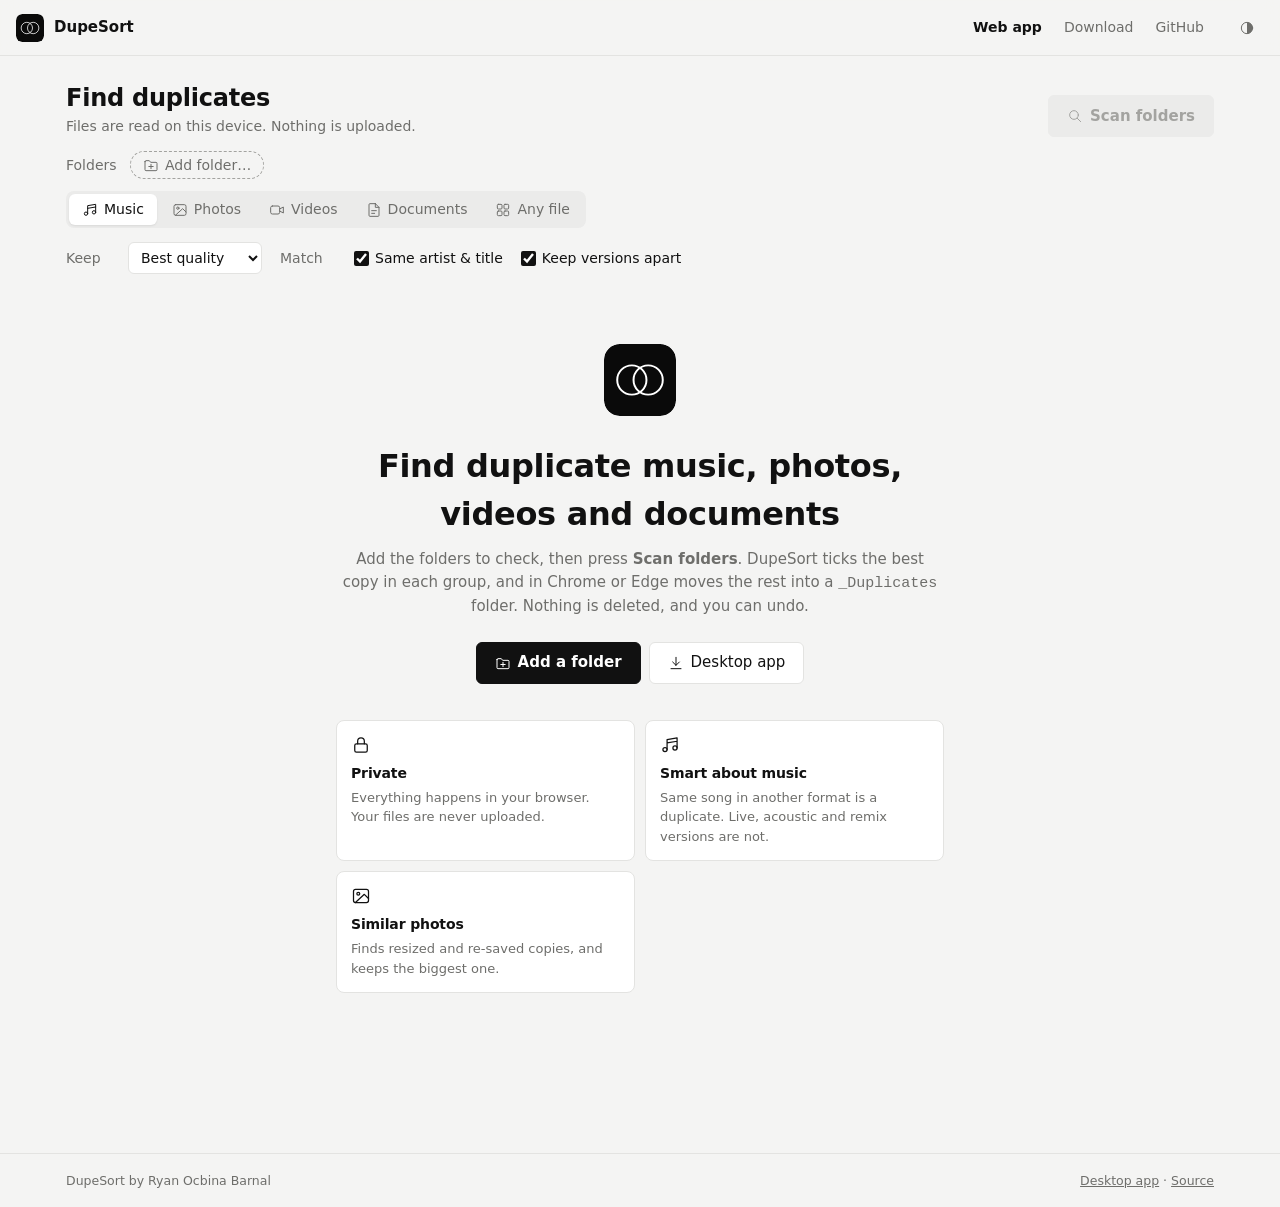
==== web/index.html @ 65c84617 "DupeSort web app and download page for dupesort.ryanbarnal.com - web/: a browser version that finds " ====
<!doctype html>
<html lang="en">
<head>
  <meta charset="utf-8">
  <meta name="viewport" content="width=device-width, initial-scale=1">
  <title>DupeSort · Find duplicate files in your browser</title>
  <meta name="description" content="Find duplicate music, photos, videos and documents right in your browser. Live, acoustic and remix versions stay apart. Files never leave your device.">
  <meta name="theme-color" content="#0a0a0a">
  <link rel="icon" href="logo.svg" type="image/svg+xml">
  <link rel="apple-touch-icon" href="icon-512.png">
  <link rel="stylesheet" href="css/style.css">
  <script>try{var t=localStorage.getItem('dupesort-theme');if(t&&t!=='auto')document.documentElement.dataset.theme=t}catch(e){}</script>
</head>
<body>
  <header class="topbar">
    <a class="brand" href="./"><img src="logo.svg" alt="">DupeSort</a>
    <nav class="nav">
      <a href="./" aria-current="page">Web app</a>
      <a href="download.html">Download</a>
      <a class="hide-sm" href="https://github.com/ryanbarnal/dupesort">GitHub</a>
    </nav>
    <button class="icon-btn" id="theme" type="button"></button>
  </header>

  <main>
    <div class="page-head">
      <div class="grow">
        <h1 id="title">Find duplicates</h1>
        <p class="muted">Files are read on this device. Nothing is uploaded.</p>
      </div>
      <button class="btn primary lg" id="scan" type="button" disabled><i data-icon="scan"></i>Scan folders</button>
    </div>

    <div class="row" style="align-items:flex-start;margin-bottom:12px">
      <span class="field-label" style="padding-top:4px">Folders</span>
      <div class="chips" id="chips">
        <button class="chip add" id="add" type="button"><i data-icon="folder-plus"></i>Add folder…</button>
      </div>
    </div>

    <div class="segments" id="categories" role="group" aria-label="What to look for"></div>

    <div class="options" id="options"></div>

    <div class="notice" id="readonly" hidden>
      <i data-icon="info"></i>
      <p>This browser can read folders but not change them, so DupeSort shows what it finds and
        lets you save a report. To <strong>move duplicates</strong> into a <code>_Duplicates</code> folder, use
        Chrome or Edge on a computer, or the <a href="download.html">desktop app</a>.</p>
    </div>

    <div class="progress" id="progress" hidden>
      <div class="bar"><i></i></div>
      <span class="text"></span>
      <button class="btn ghost" id="cancel" type="button"><i data-icon="close"></i>Cancel</button>
    </div>

    <section class="hero" id="hero" style="margin-top:0">
      <img src="logo.svg" alt="">
      <h2>Find duplicate music, photos, videos and documents</h2>
      <p>Add the folders to check, then press <b>Scan folders</b>. DupeSort ticks the best copy in each
        group, and in Chrome or Edge moves the rest into a <code>_Duplicates</code> folder. Nothing is
        deleted, and you can undo.</p>
      <div class="row">
        <button class="btn primary lg" id="hero-add" type="button"><i data-icon="folder-plus"></i>Add a folder</button>
        <a class="btn lg" href="download.html"><i data-icon="download"></i>Desktop app</a>
      </div>
      <div class="points">
        <div class="point"><i data-icon="lock"></i><h3>Private</h3><p>Everything happens in your browser. Your files are never uploaded.</p></div>
        <div class="point"><i data-icon="music"></i><h3>Smart about music</h3><p>Same song in another format is a duplicate. Live, acoustic and remix versions are not.</p></div>
        <div class="point"><i data-icon="photos"></i><h3>Similar photos</h3><p>Finds resized and re-saved copies, and keeps the biggest one.</p></div>
      </div>
    </section>

    <div id="results" hidden>
      <div class="summary-line" id="summary"></div>
      <div id="groups"></div>
      <div class="more" id="more" hidden><button class="btn" type="button">Show more groups</button></div>
    </div>
  </main>

  <div class="actionbar" id="actionbar" hidden>
    <div class="inner">
      <span class="grow" id="bar-text"></span>
      <button class="btn" id="report" type="button"><i data-icon="report"></i>Save report</button>
      <button class="btn primary" id="move" type="button"><i data-icon="move"></i>Move duplicates to _Duplicates</button>
    </div>
  </div>

  <div class="toast" id="toast" hidden role="status"><span></span><button class="btn" type="button" id="undo"><i data-icon="undo"></i>Undo</button></div>

  <footer>
    <div class="inner">
      <span>DupeSort by Ryan Ocbina Barnal</span>
      <span><a href="download.html">Desktop app</a> · <a href="https://github.com/ryanbarnal/dupesort">Source</a></span>
    </div>
  </footer>

  <script type="module" src="js/app.js"></script>
</body>
</html>
---- web/css/style.css ----
/* DupeSort web · created by Ryan Ocbina Barnal
   Same quiet monochrome system as the desktop app, Tala PDF and Pulsewave. */

:root {
  --bg: #f4f4f3;
  --surface: #ffffff;
  --surface-2: #fafaf9;
  --line: #e3e3e1;
  --fg: #111111;
  --muted: #6e6e6b;
  --faint: #a3a3a0;
  --hover: #f0f0ef;
  --soft: #ebebea;
  --accent: #111111;
  --on-accent: #ffffff;
  --warn: #b45309;
  --ok: #15803d;
  --shadow: 0 1px 2px rgb(0 0 0 / 0.05), 0 10px 30px rgb(0 0 0 / 0.08);
  --ui: 'Inter', system-ui, -apple-system, 'Segoe UI', Roboto, 'Helvetica Neue', Arial, sans-serif;
  --r: 8px;
  --logo-edge: transparent;
  color-scheme: light;
}
@media (prefers-color-scheme: dark) {
  :root:not([data-theme='light']) {
    --bg: #0e0e0e; --surface: #161616; --surface-2: #1a1a1a; --line: #2a2a2a; --fg: #ededed;
    --muted: #8f8f8c; --faint: #5c5c5a; --hover: #1f1f1f; --soft: #262626; --accent: #ededed;
    --on-accent: #111111; --warn: #f59e0b; --ok: #4ade80; --logo-edge: #2a2a2a;
    --shadow: 0 1px 2px rgb(0 0 0 / 0.5), 0 10px 30px rgb(0 0 0 / 0.5);
    color-scheme: dark;
  }
}
:root[data-theme='dark'] {
  --bg: #0e0e0e; --surface: #161616; --surface-2: #1a1a1a; --line: #2a2a2a; --fg: #ededed;
  --muted: #8f8f8c; --faint: #5c5c5a; --hover: #1f1f1f; --soft: #262626; --accent: #ededed;
  --on-accent: #111111; --warn: #f59e0b; --ok: #4ade80; --logo-edge: #2a2a2a;
  --shadow: 0 1px 2px rgb(0 0 0 / 0.5), 0 10px 30px rgb(0 0 0 / 0.5);
  color-scheme: dark;
}

* { box-sizing: border-box; }
html, body { margin: 0; }
body {
  background: var(--bg);
  color: var(--fg);
  font: 14px/1.5 var(--ui);
  min-height: 100vh;
  display: flex;
  flex-direction: column;
  -webkit-tap-highlight-color: transparent;
}
[hidden] { display: none !important; }
a { color: inherit; }
button, input, select { font: inherit; color: inherit; }
button { cursor: pointer; }
button:disabled { cursor: default; }
:focus-visible { outline: 2px solid var(--accent); outline-offset: 2px; }
h1, h2, h3 { margin: 0; text-wrap: balance; letter-spacing: -0.01em; }
p { margin: 0; }
.muted { color: var(--muted); }
.small { font-size: 12.5px; }
svg.i { width: 16px; height: 16px; flex: none; display: block; }

/* ===== Top bar ===== */
.topbar {
  position: sticky; top: 0; z-index: 10;
  display: flex; align-items: center; gap: 16px;
  height: 56px; padding: 0 16px;
  background: color-mix(in srgb, var(--bg) 85%, transparent);
  backdrop-filter: blur(12px);
  border-bottom: 1px solid var(--line);
}
.brand { display: flex; align-items: center; gap: 10px; font-weight: 600; font-size: 15px; text-decoration: none; }
.brand img { width: 28px; height: 28px; border-radius: 22%; box-shadow: 0 0 0 1px var(--logo-edge); }
.nav { display: flex; gap: 2px; margin-left: auto; }
.nav a {
  text-decoration: none; color: var(--muted); padding: 6px 10px; border-radius: 6px;
}
.nav a:hover { color: var(--fg); background: var(--hover); }
.nav a[aria-current='page'] { color: var(--fg); font-weight: 600; }
.icon-btn {
  width: 34px; height: 34px; display: grid; place-items: center;
  border: 0; border-radius: 6px; background: transparent; color: var(--muted);
}
.icon-btn:hover { background: var(--hover); color: var(--fg); }

main { flex: 1; width: 100%; max-width: 1180px; margin: 0 auto; padding: 24px 16px 120px; }

/* ===== Buttons ===== */
.btn {
  display: inline-flex; align-items: center; justify-content: center; gap: 7px;
  min-height: 34px; padding: 6px 13px; border-radius: 6px;
  border: 1px solid var(--line); background: var(--surface); color: var(--fg);
  text-decoration: none; white-space: nowrap;
}
.btn:hover:not(:disabled) { background: var(--hover); }
.btn:disabled { color: var(--faint); background: transparent; }
.btn.primary { background: var(--accent); border-color: var(--accent); color: var(--on-accent); font-weight: 600; }
.btn.primary:hover:not(:disabled) { opacity: 0.88; background: var(--accent); }
.btn.primary:disabled { background: var(--soft); border-color: var(--soft); color: var(--faint); }
.btn.ghost { background: transparent; border-color: transparent; color: var(--muted); }
.btn.ghost:hover:not(:disabled) { color: var(--fg); }
.btn.lg { min-height: 42px; padding: 8px 18px; font-size: 15px; }

/* ===== Page header ===== */
.page-head { display: flex; align-items: flex-end; gap: 16px; margin-bottom: 14px; }
.page-head h1 { font-size: 24px; font-weight: 600; }
.page-head .grow { flex: 1; min-width: 0; }

.row { display: flex; align-items: center; gap: 8px; flex-wrap: wrap; }
.field-label { color: var(--muted); min-width: 56px; }

/* Folder chips */
.chips { display: flex; flex-wrap: wrap; gap: 6px; align-items: center; }
.chip {
  display: inline-flex; align-items: center; gap: 6px;
  height: 28px; padding: 0 8px 0 12px; border-radius: 14px;
  background: var(--soft); border: 1px solid var(--soft); max-width: 100%;
}
.chip span { overflow: hidden; text-overflow: ellipsis; white-space: nowrap; }
.chip button { border: 0; background: transparent; color: var(--muted); padding: 2px; border-radius: 50%; display: grid; }
.chip button:hover { color: var(--fg); background: var(--hover); }
.chip.add { background: transparent; border: 1px dashed var(--faint); color: var(--muted); padding: 0 12px; gap: 6px; }
.chip.add:hover { color: var(--fg); border-color: var(--muted); }

/* Segmented switch */
.segments { display: inline-flex; gap: 2px; padding: 3px; background: var(--soft); border-radius: 8px; max-width: 100%; overflow-x: auto; }
.segments button {
  border: 0; background: transparent; color: var(--muted);
  padding: 5px 13px; border-radius: 6px; display: inline-flex; align-items: center; gap: 6px; white-space: nowrap;
}
.segments button:hover { color: var(--fg); }
.segments button[aria-pressed='true'] { background: var(--surface); color: var(--fg); box-shadow: 0 1px 2px rgb(0 0 0 / 0.08); }

.options { display: flex; flex-wrap: wrap; align-items: center; gap: 8px 18px; margin: 14px 0; }
.options label { display: inline-flex; align-items: center; gap: 6px; }
select, input[type='number'] {
  background: var(--surface); border: 1px solid var(--line); border-radius: 6px; padding: 5px 8px; min-height: 32px;
}
input[type='range'] { accent-color: var(--accent); }
input[type='checkbox'] { accent-color: var(--accent); width: 15px; height: 15px; margin: 0; }

.notice {
  display: flex; gap: 10px; align-items: flex-start;
  padding: 10px 12px; border: 1px solid var(--line); border-radius: var(--r);
  background: var(--surface); color: var(--muted); margin: 12px 0;
}
.notice svg { margin-top: 2px; }
.notice strong { color: var(--fg); font-weight: 600; }

/* ===== Empty state ===== */
.hero { text-align: center; padding: 56px 16px 40px; max-width: 640px; margin: 0 auto; }
.hero img { width: 72px; height: 72px; border-radius: 22%; margin-bottom: 20px; box-shadow: 0 0 0 1px var(--logo-edge); }
.hero h2 { font-size: clamp(24px, 4vw, 32px); font-weight: 600; margin-bottom: 10px; }
.hero p { color: var(--muted); font-size: 15px; margin-bottom: 24px; }
.hero .row { justify-content: center; }
.points { display: grid; grid-template-columns: repeat(auto-fit, minmax(200px, 1fr)); gap: 10px; margin-top: 36px; text-align: left; }
.point { border: 1px solid var(--line); border-radius: var(--r); padding: 14px; background: var(--surface); }
.point svg { width: 20px; height: 20px; margin-bottom: 8px; }
.point h3 { font-size: 14px; font-weight: 600; margin-bottom: 4px; }
.point p { font-size: 13px; color: var(--muted); margin: 0; }

/* ===== Progress ===== */
.progress { display: flex; align-items: center; gap: 12px; margin: 14px 0; }
.progress .bar { flex: 1; height: 4px; border-radius: 2px; background: var(--soft); overflow: hidden; }
.progress .bar i { display: block; height: 100%; width: 0; background: var(--accent); transition: width 0.2s; }
.progress .bar.indeterminate i { width: 30%; animation: slide 1.2s ease-in-out infinite; }
@keyframes slide { from { transform: translateX(-100%); } to { transform: translateX(340%); } }
.progress .text { color: var(--muted); min-width: 0; flex: 1.4; overflow: hidden; text-overflow: ellipsis; white-space: nowrap; }

/* ===== Results ===== */
.summary-line { display: flex; align-items: center; gap: 10px; margin: 8px 0 12px; color: var(--muted); flex-wrap: wrap; }
.group { background: var(--surface); border: 1px solid var(--line); border-radius: var(--r); margin-bottom: 10px; overflow: hidden; }
.group-head { display: flex; align-items: center; gap: 10px; padding: 9px 14px; border-bottom: 1px solid var(--line); background: var(--surface-2); flex-wrap: wrap; }
.group-head h3 { font-size: 13.5px; font-weight: 600; }
.pill { font-size: 12px; padding: 1px 8px; border-radius: 10px; background: var(--soft); color: var(--muted); }
.group-head .free { margin-left: auto; color: var(--muted); font-size: 12.5px; }
.file { display: grid; grid-template-columns: auto auto 1fr auto; gap: 4px 12px; align-items: center; padding: 8px 14px; border-top: 1px solid var(--line); }
.file:first-of-type { border-top: 0; }
.file:hover { background: var(--hover); }
.file .thumb { width: 40px; height: 40px; border-radius: 4px; background: var(--soft); object-fit: cover; }
.file .thumb.none { display: none; }
.file .name { font-weight: 500; overflow-wrap: anywhere; }
.file .where { color: var(--muted); font-size: 12.5px; overflow-wrap: anywhere; }
.file .meta { color: var(--muted); font-size: 12.5px; text-align: right; white-space: nowrap; }
.file .tag { font-size: 11.5px; font-weight: 600; padding: 1px 7px; border-radius: 9px; margin-left: 6px; }
.file .tag.keep { background: var(--fg); color: var(--bg); }
.file .tag.dupe { border: 1px solid var(--line); color: var(--muted); }
.file.dupe .name { color: var(--muted); }
.file label { display: contents; cursor: pointer; }
.more { display: flex; justify-content: center; margin: 16px 0; }

/* Sticky action bar */
.actionbar {
  position: fixed; left: 0; right: 0; bottom: 0; z-index: 9;
  border-top: 1px solid var(--line);
  background: color-mix(in srgb, var(--bg) 90%, transparent);
  backdrop-filter: blur(12px);
}
.actionbar .inner { max-width: 1180px; margin: 0 auto; padding: 10px 16px; display: flex; gap: 8px; align-items: center; flex-wrap: wrap; }
.actionbar .inner > .grow { flex: 1; min-width: 180px; color: var(--muted); }

.toast {
  position: fixed; left: 50%; bottom: 76px; transform: translateX(-50%); z-index: 20;
  display: flex; gap: 12px; align-items: center;
  background: var(--fg); color: var(--bg); border-radius: 8px; padding: 8px 8px 8px 14px; box-shadow: var(--shadow);
  max-width: calc(100% - 32px);
}
.toast .btn { background: transparent; border-color: color-mix(in srgb, var(--bg) 35%, transparent); color: var(--bg); min-height: 28px; padding: 3px 10px; }

footer { border-top: 1px solid var(--line); color: var(--muted); font-size: 12.5px; }
footer .inner { max-width: 1180px; margin: 0 auto; padding: 18px 16px; display: flex; gap: 12px; flex-wrap: wrap; justify-content: space-between; }
footer a { color: var(--muted); }
body.has-actionbar footer { padding-bottom: 64px; }

/* ===== Download page ===== */
.dl-hero { display: flex; gap: 28px; align-items: center; padding: 28px 0 32px; flex-wrap: wrap; }
.dl-hero img { width: 112px; height: 112px; border-radius: 22%; box-shadow: 0 0 0 1px var(--logo-edge); }
.dl-hero h1 { font-size: clamp(28px, 5vw, 40px); font-weight: 600; }
.dl-hero p { color: var(--muted); font-size: 15px; margin: 6px 0 16px; max-width: 560px; }
.cards { display: grid; grid-template-columns: repeat(auto-fit, minmax(240px, 1fr)); gap: 12px; }
.card { background: var(--surface); border: 1px solid var(--line); border-radius: var(--r); padding: 18px; display: flex; flex-direction: column; gap: 8px; }
.card h3 { font-size: 15px; font-weight: 600; display: flex; align-items: center; gap: 8px; }
.card p { color: var(--muted); font-size: 13px; flex: 1; }
.card.mine { border-color: var(--fg); }
.compare { width: 100%; border-collapse: collapse; background: var(--surface); border: 1px solid var(--line); border-radius: var(--r); overflow: hidden; margin-top: 12px; }
.compare th, .compare td { text-align: left; padding: 9px 14px; border-top: 1px solid var(--line); vertical-align: top; }
.compare thead th { border-top: 0; color: var(--muted); font-weight: 500; background: var(--surface-2); }
.compare td:not(:first-child), .compare th:not(:first-child) { text-align: center; width: 110px; }
section { margin-top: 40px; }
section > h2 { font-size: 18px; font-weight: 600; margin-bottom: 4px; }
section > p { color: var(--muted); margin-bottom: 12px; }
.steps { margin: 0; padding-left: 20px; color: var(--muted); }
.steps li { margin: 4px 0; }
.steps strong { color: var(--fg); font-weight: 600; }

@media (max-width: 640px) {
  .page-head { flex-direction: column; align-items: stretch; }
  .file { grid-template-columns: auto 1fr; }
  .file .thumb { grid-row: span 2; }
  .file .meta { grid-column: 2; text-align: left; white-space: normal; }
  .file .grow-col { grid-column: 2; }
  .nav a.hide-sm { display: none; }
  .compare td:not(:first-child), .compare th:not(:first-child) { width: 70px; }
}
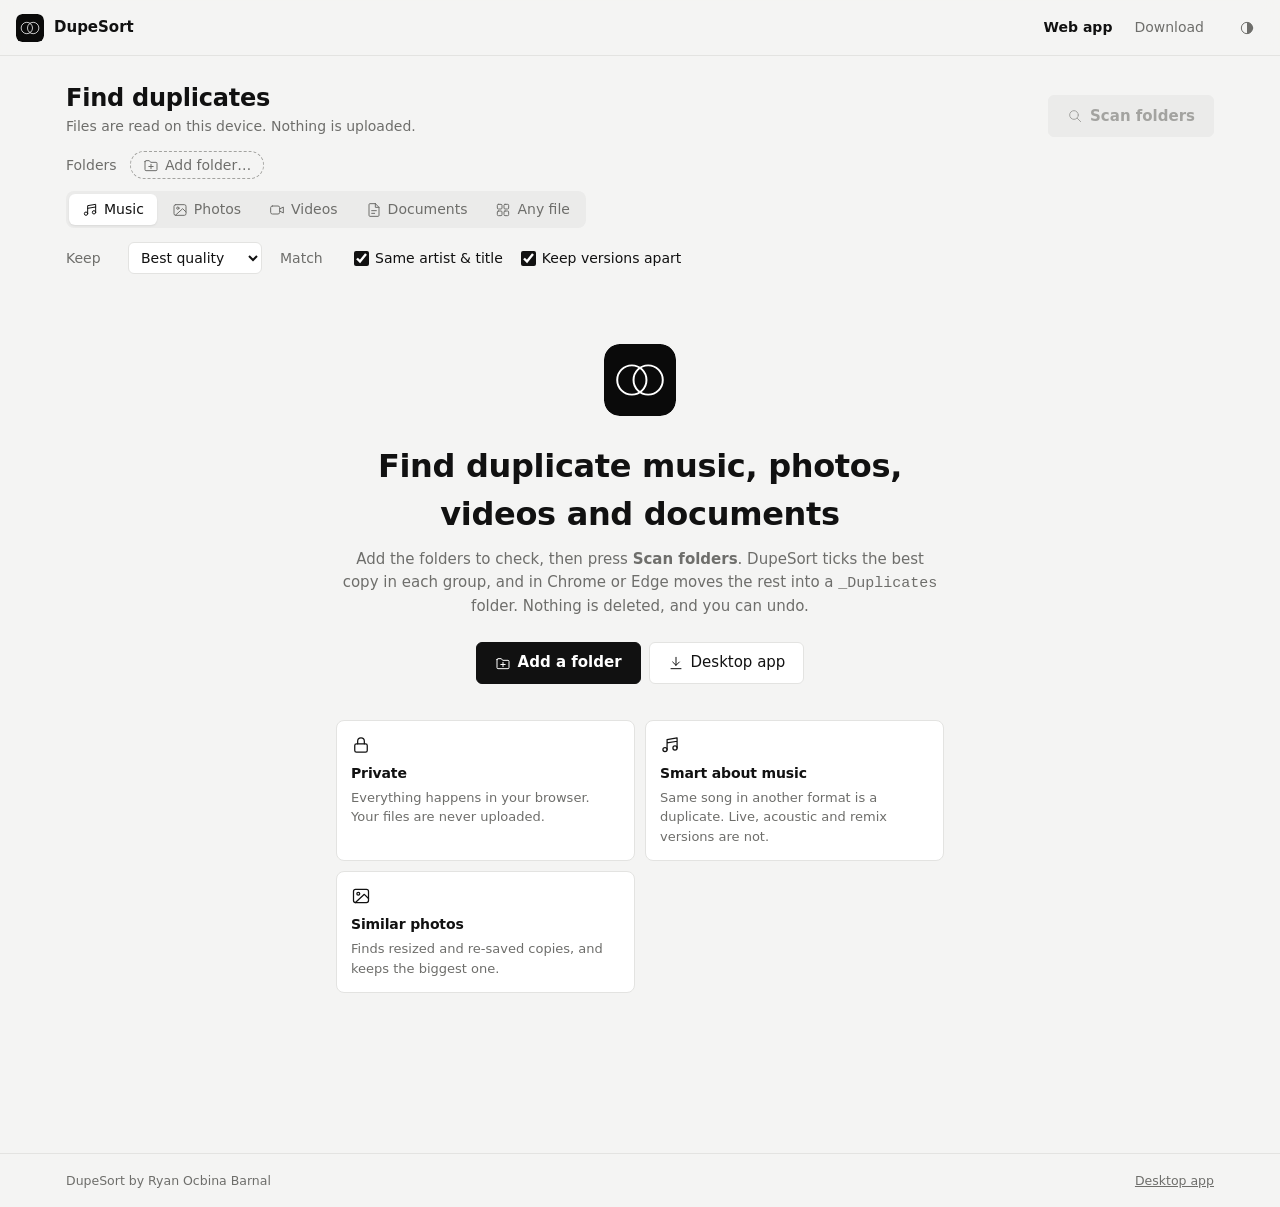
==== commit 9ec73407: "Web app: remove the GitHub links; quieter tests - web/: drop the GitHub link from the top bar and th" ====
--- a/web/index.html
+++ b/web/index.html
@@ -17,7 +17,6 @@
     <nav class="nav">
       <a href="./" aria-current="page">Web app</a>
       <a href="download.html">Download</a>
-      <a class="hide-sm" href="https://github.com/ryanbarnal/dupesort">GitHub</a>
     </nav>
     <button class="icon-btn" id="theme" type="button"></button>
   </header>
@@ -81,6 +80,13 @@
 
   <div class="actionbar" id="actionbar" hidden>
     <div class="inner">
+      <div class="player" id="player" hidden>
+        <button class="icon-btn" id="p-toggle" type="button"></button>
+        <span class="p-name" id="p-name"></span>
+        <input type="range" id="p-seek" min="0" max="1000" value="0" aria-label="Position">
+        <span class="p-time" id="p-time"></span>
+        <button class="icon-btn" id="p-close" type="button" aria-label="Stop"><i data-icon="close"></i></button>
+      </div>
       <span class="grow" id="bar-text"></span>
       <button class="btn" id="report" type="button"><i data-icon="report"></i>Save report</button>
       <button class="btn primary" id="move" type="button"><i data-icon="move"></i>Move duplicates to _Duplicates</button>
@@ -92,7 +98,7 @@
   <footer>
     <div class="inner">
       <span>DupeSort by Ryan Ocbina Barnal</span>
-      <span><a href="download.html">Desktop app</a> · <a href="https://github.com/ryanbarnal/dupesort">Source</a></span>
+      <span><a href="download.html">Desktop app</a></span>
     </div>
   </footer>
 
--- a/web/css/style.css
+++ b/web/css/style.css
@@ -175,7 +175,7 @@
 .group-head h3 { font-size: 13.5px; font-weight: 600; }
 .pill { font-size: 12px; padding: 1px 8px; border-radius: 10px; background: var(--soft); color: var(--muted); }
 .group-head .free { margin-left: auto; color: var(--muted); font-size: 12.5px; }
-.file { display: grid; grid-template-columns: auto auto 1fr auto; gap: 4px 12px; align-items: center; padding: 8px 14px; border-top: 1px solid var(--line); }
+.file { display: grid; grid-template-columns: auto auto 1fr auto auto; gap: 4px 12px; align-items: center; padding: 8px 14px; border-top: 1px solid var(--line); }
 .file:first-of-type { border-top: 0; }
 .file:hover { background: var(--hover); }
 .file .thumb { width: 40px; height: 40px; border-radius: 4px; background: var(--soft); object-fit: cover; }
@@ -189,6 +189,21 @@
 .file.dupe .name { color: var(--muted); }
 .file label { display: contents; cursor: pointer; }
 .more { display: flex; justify-content: center; margin: 16px 0; }
+
+.file .play, .file .peek { width: 32px; height: 32px; }
+.file .play.on, .file .peek.on { color: var(--fg); background: var(--soft); }
+.pane { border-top: 1px solid var(--line); padding: 12px 14px; background: var(--surface-2); }
+.pane video { display: block; width: 100%; max-height: 420px; background: #000; border-radius: 6px; }
+.pane iframe { display: block; width: 100%; height: 520px; border: 1px solid var(--line); border-radius: 6px; background: #fff; }
+.pane pre { margin: 0; max-height: 360px; overflow: auto; white-space: pre-wrap; overflow-wrap: anywhere;
+  font: 12px/1.5 ui-monospace, 'SF Mono', Menlo, Consolas, monospace; color: var(--muted); }
+
+/* Mini player in the action bar */
+.player { display: flex; align-items: center; gap: 8px; flex: 2 1 320px; min-width: 0; }
+.player .p-name { font-weight: 500; white-space: nowrap; overflow: hidden; text-overflow: ellipsis; max-width: 220px; }
+.player input[type='range'] { flex: 1; min-width: 80px; }
+.player .p-time { color: var(--muted); font-size: 12.5px; font-variant-numeric: tabular-nums; white-space: nowrap; }
+.player #p-toggle { color: var(--fg); }
 
 /* Sticky action bar */
 .actionbar {
@@ -239,6 +254,8 @@
   .file { grid-template-columns: auto 1fr; }
   .file .thumb { grid-row: span 2; }
   .file .meta { grid-column: 2; text-align: left; white-space: normal; }
+  .file .play, .file .peek { grid-column: 2; justify-self: start; }
+  .pane iframe { height: 420px; }
   .file .grow-col { grid-column: 2; }
   .nav a.hide-sm { display: none; }
   .compare td:not(:first-child), .compare th:not(:first-child) { width: 70px; }
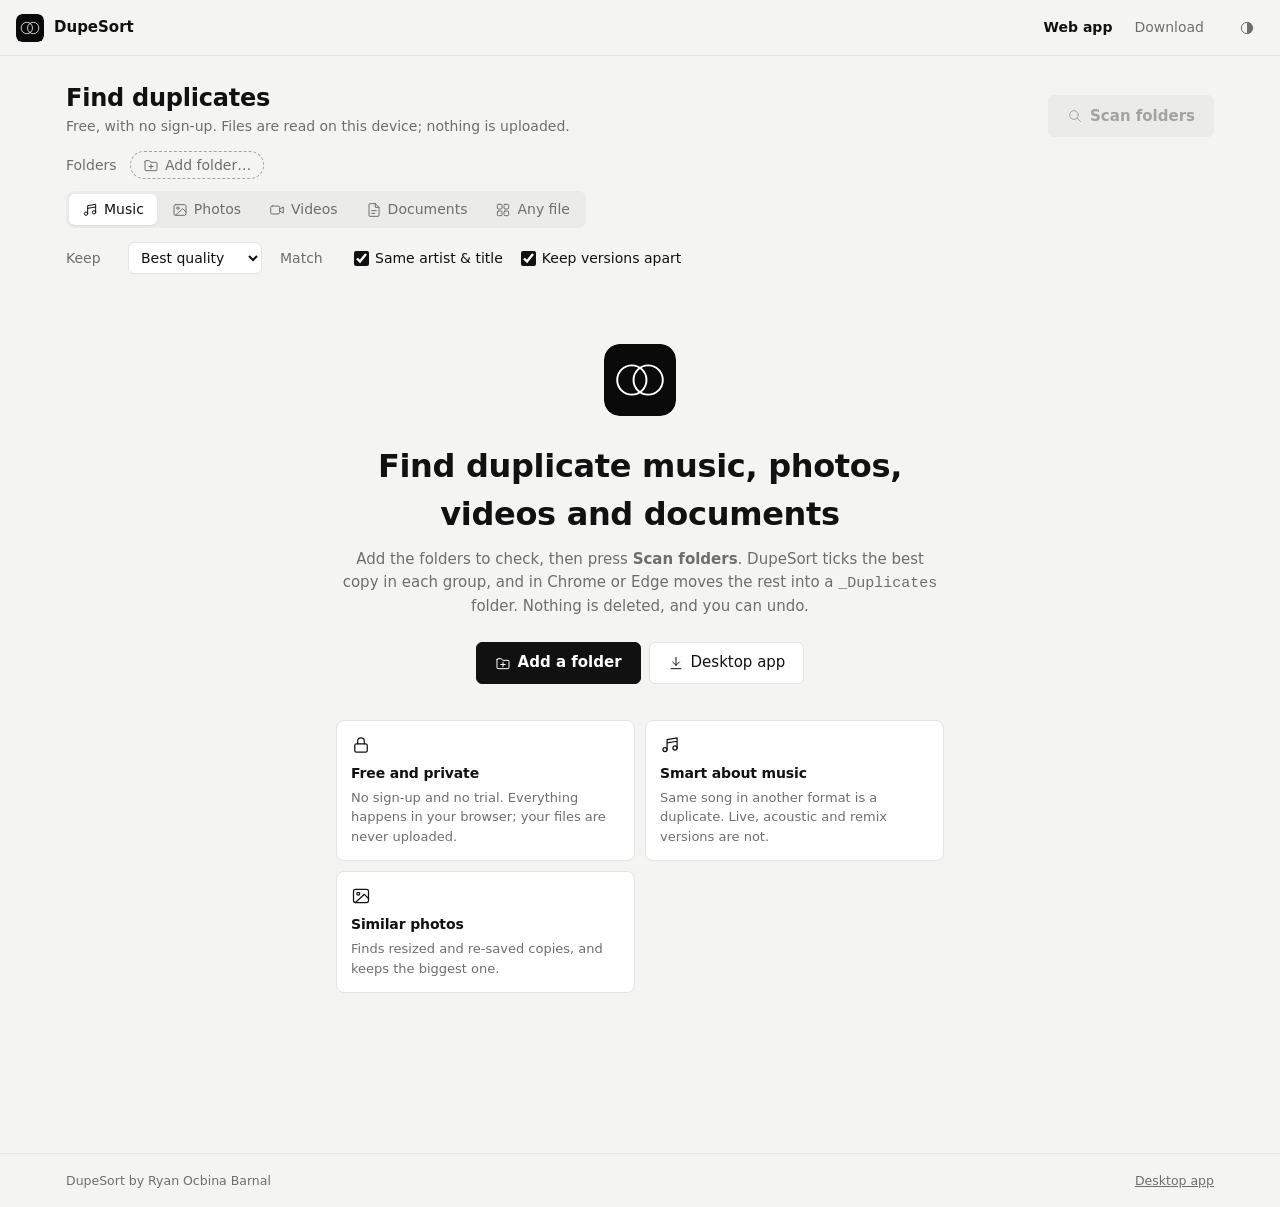
==== commit feb584c2: "Web app: say plainly that it's free The web app never had a trial or activation; now the page says s" ====
--- a/web/index.html
+++ b/web/index.html
@@ -25,7 +25,7 @@
     <div class="page-head">
       <div class="grow">
         <h1 id="title">Find duplicates</h1>
-        <p class="muted">Files are read on this device. Nothing is uploaded.</p>
+        <p class="muted">Free, with no sign-up. Files are read on this device; nothing is uploaded.</p>
       </div>
       <button class="btn primary lg" id="scan" type="button" disabled><i data-icon="scan"></i>Scan folders</button>
     </div>
@@ -65,7 +65,7 @@
         <a class="btn lg" href="download.html"><i data-icon="download"></i>Desktop app</a>
       </div>
       <div class="points">
-        <div class="point"><i data-icon="lock"></i><h3>Private</h3><p>Everything happens in your browser. Your files are never uploaded.</p></div>
+        <div class="point"><i data-icon="lock"></i><h3>Free and private</h3><p>No sign-up and no trial. Everything happens in your browser; your files are never uploaded.</p></div>
         <div class="point"><i data-icon="music"></i><h3>Smart about music</h3><p>Same song in another format is a duplicate. Live, acoustic and remix versions are not.</p></div>
         <div class="point"><i data-icon="photos"></i><h3>Similar photos</h3><p>Finds resized and re-saved copies, and keeps the biggest one.</p></div>
       </div>
